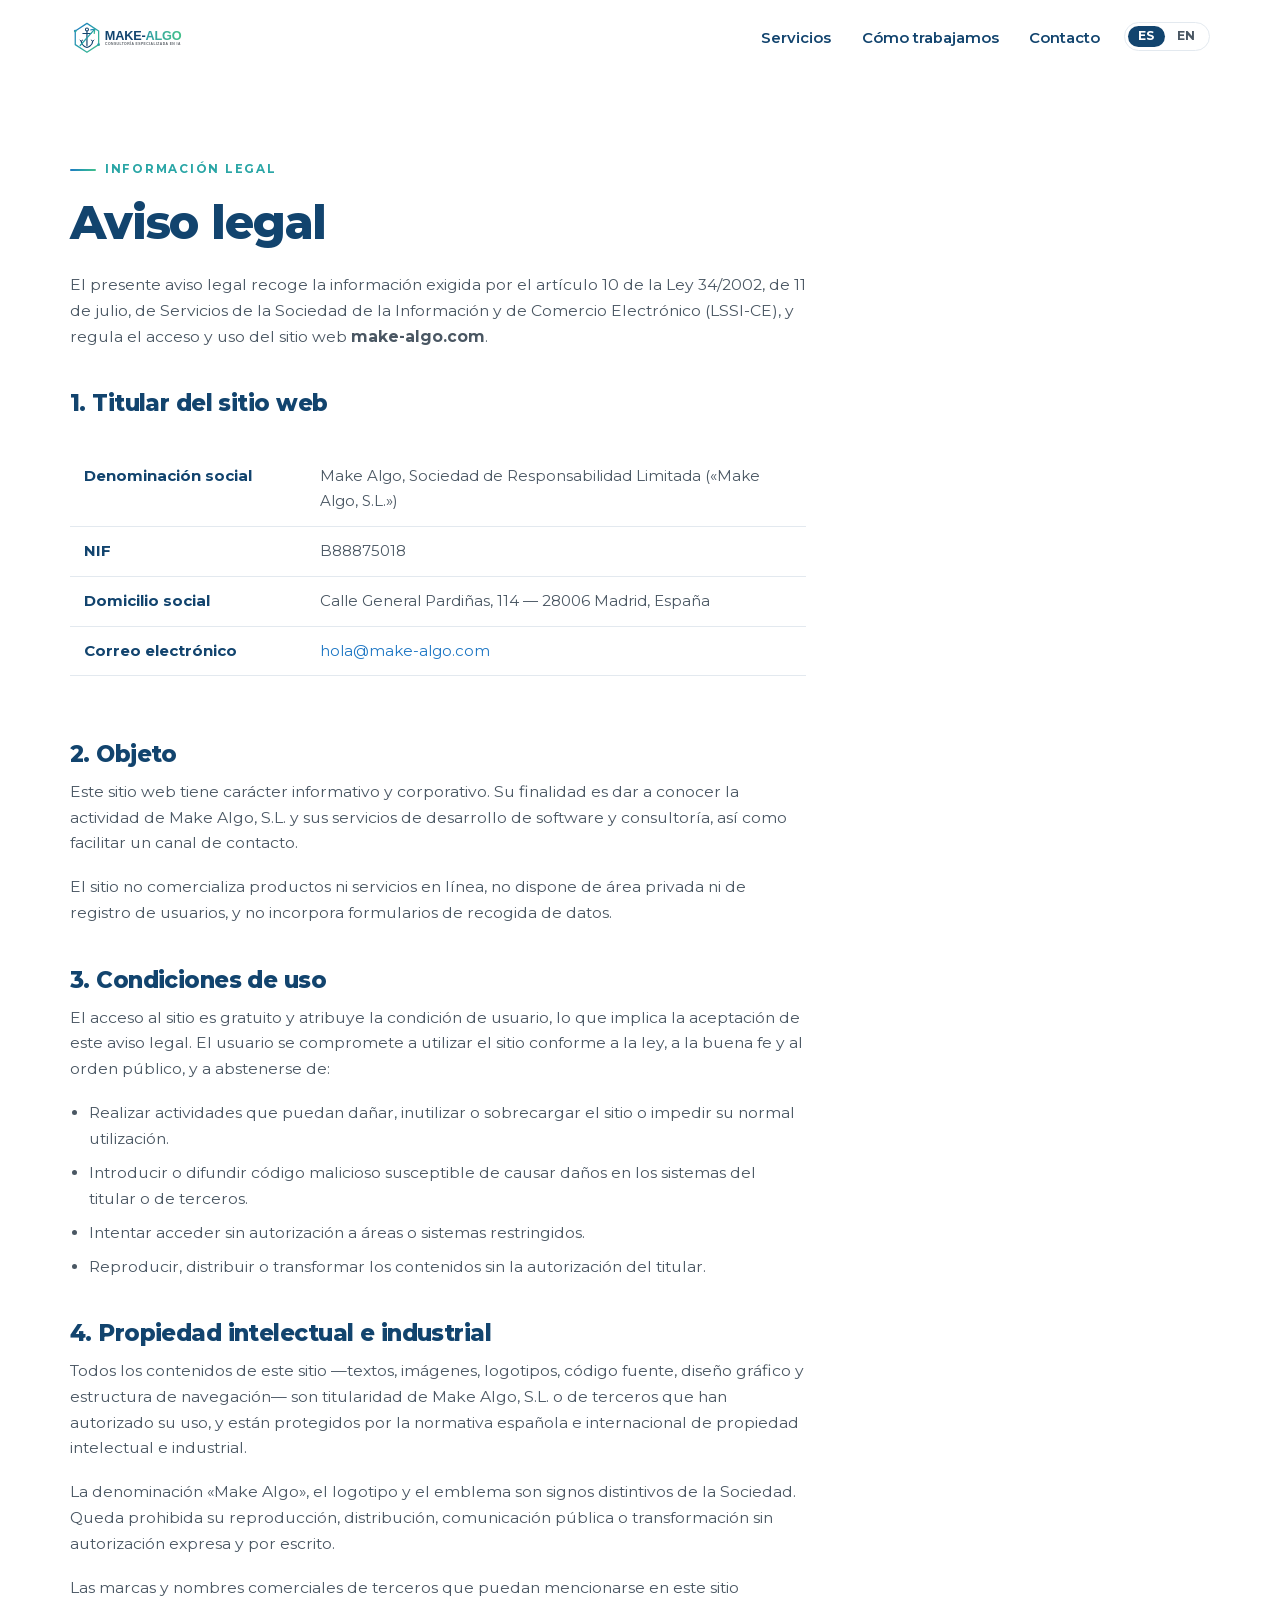
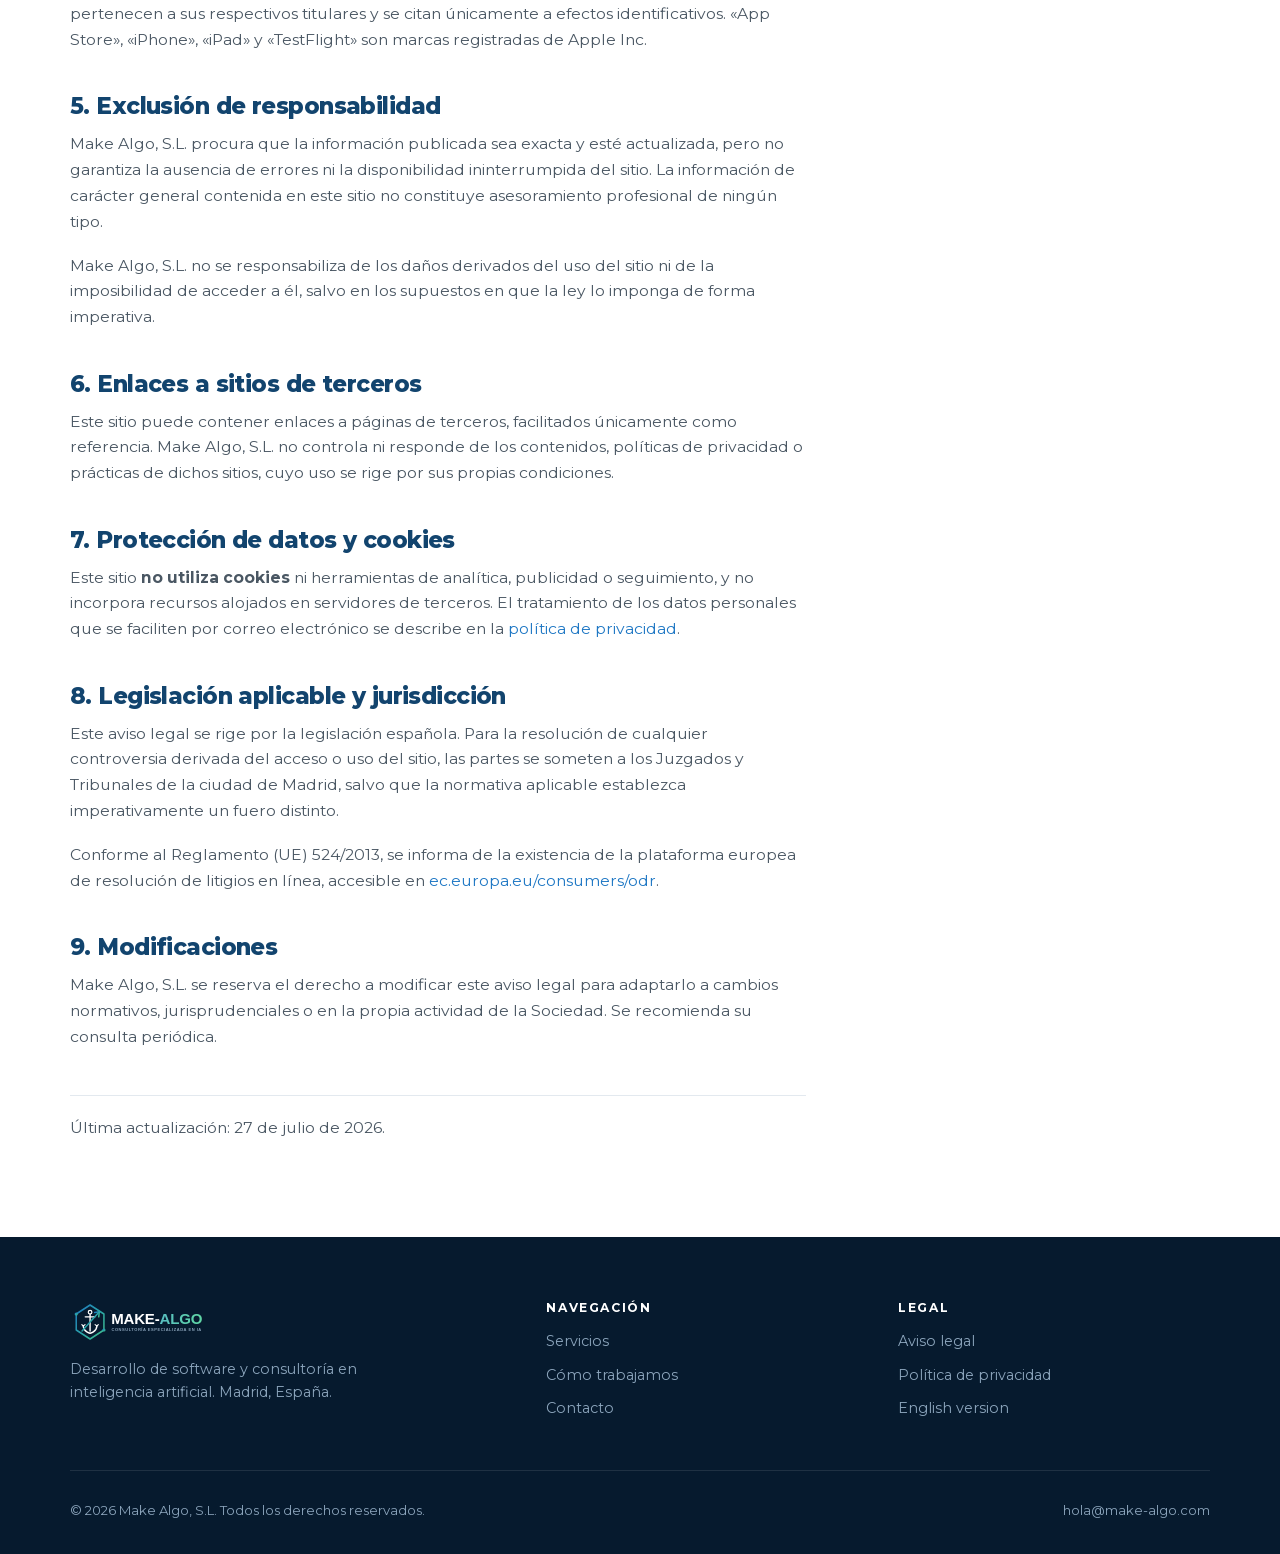
==== aviso-legal.html @ 963da836 "feat(odoo): widget de conciliación OCA y Stripe de serie en el deploy (#33) * feat(web): sitio corpo" ====
<!DOCTYPE html>
<html lang="es">
<head>
<meta charset="utf-8">
<meta name="viewport" content="width=device-width, initial-scale=1">
<title>Aviso legal — Make Algo, S.L.</title>
<meta name="description" content="Información legal de Make Algo, S.L. conforme al artículo 10 de la Ley 34/2002 de Servicios de la Sociedad de la Información y de Comercio Electrónico (LSSI-CE).">
<meta name="robots" content="index, follow">
<link rel="alternate" hreflang="es" href="aviso-legal.html">
<link rel="alternate" hreflang="en" href="en/legal-notice.html">
<link rel="icon" type="image/svg+xml" href="assets/img/logo-mark.svg">
<link rel="icon" type="image/png" href="assets/img/logo-mark.png">
<link rel="stylesheet" href="assets/css/style.css">
</head>
<body>

<a class="skip" href="#main">Saltar al contenido principal</a>

<header class="nav">
  <div class="nav__inner">
    <a class="nav__brand" href="./" aria-label="Make Algo, S.L. — inicio">
      <img src="assets/img/logo.svg" alt="Make Algo, S.L." width="168" height="34">
    </a>
    <nav aria-label="Principal">
      <ul class="nav__links" id="nav-links">
        <li><a href="./#servicios">Servicios</a></li>
        <li><a href="./#proceso">Cómo trabajamos</a></li>
        <li><a href="./#contacto">Contacto</a></li>
      </ul>
    </nav>
    <div class="lang" role="group" aria-label="Idioma">
      <a href="aviso-legal.html" aria-current="true" hreflang="es">ES</a>
      <a href="en/legal-notice.html" hreflang="en">EN</a>
    </div>
    <button class="nav__toggle" type="button" aria-label="Abrir el menú" aria-expanded="false" aria-controls="nav-links">
      <span></span>
    </button>
  </div>
</header>

<main id="main" class="legal">
  <div class="wrap">
    <p class="eyebrow">Información legal</p>
    <h1 style="font-size:clamp(2rem,4.5vw,2.9rem);">Aviso legal</h1>

    <div class="legal__body">
      <p>
        El presente aviso legal recoge la información exigida por el artículo 10 de la
        Ley 34/2002, de 11 de julio, de Servicios de la Sociedad de la Información y de
        Comercio Electrónico (LSSI-CE), y regula el acceso y uso del sitio web
        <strong>make-algo.com</strong>.
      </p>

      <h2>1. Titular del sitio web</h2>

      <div class="table-scroll">
        <table class="legal__table">
          <tbody>
            <tr><th>Denominación social</th><td>Make Algo, Sociedad de Responsabilidad Limitada («Make Algo, S.L.»)</td></tr>
            <tr><th>NIF</th><td>B88875018</td></tr>
            <tr><th>Domicilio social</th><td>Calle General Pardiñas, 114 — 28006 Madrid, España</td></tr>
            <tr><th>Correo electrónico</th><td><a href="mailto:hola@make-algo.com">hola@make-algo.com</a></td></tr>
          </tbody>
        </table>
      </div>

      <h2>2. Objeto</h2>
      <p>
        Este sitio web tiene carácter informativo y corporativo. Su finalidad es dar a
        conocer la actividad de Make Algo, S.L. y sus servicios de desarrollo de software
        y consultoría, así como facilitar un canal de contacto.
      </p>
      <p>
        El sitio no comercializa productos ni servicios en línea, no dispone de área
        privada ni de registro de usuarios, y no incorpora formularios de recogida de
        datos.
      </p>

      <h2>3. Condiciones de uso</h2>
      <p>
        El acceso al sitio es gratuito y atribuye la condición de usuario, lo que implica
        la aceptación de este aviso legal. El usuario se compromete a utilizar el sitio
        conforme a la ley, a la buena fe y al orden público, y a abstenerse de:
      </p>
      <ul>
        <li>Realizar actividades que puedan dañar, inutilizar o sobrecargar el sitio o impedir su normal utilización.</li>
        <li>Introducir o difundir código malicioso susceptible de causar daños en los sistemas del titular o de terceros.</li>
        <li>Intentar acceder sin autorización a áreas o sistemas restringidos.</li>
        <li>Reproducir, distribuir o transformar los contenidos sin la autorización del titular.</li>
      </ul>

      <h2>4. Propiedad intelectual e industrial</h2>
      <p>
        Todos los contenidos de este sitio —textos, imágenes, logotipos, código fuente,
        diseño gráfico y estructura de navegación— son titularidad de Make Algo, S.L. o
        de terceros que han autorizado su uso, y están protegidos por la normativa
        española e internacional de propiedad intelectual e industrial.
      </p>
      <p>
        La denominación «Make Algo», el logotipo y el emblema son signos distintivos de
        la Sociedad. Queda prohibida su reproducción, distribución, comunicación pública
        o transformación sin autorización expresa y por escrito.
      </p>
      <p>
        Las marcas y nombres comerciales de terceros que puedan mencionarse en este sitio
        pertenecen a sus respectivos titulares y se citan únicamente a efectos
        identificativos. «App Store», «iPhone», «iPad» y «TestFlight» son marcas
        registradas de Apple Inc.
      </p>

      <h2>5. Exclusión de responsabilidad</h2>
      <p>
        Make Algo, S.L. procura que la información publicada sea exacta y esté
        actualizada, pero no garantiza la ausencia de errores ni la disponibilidad
        ininterrumpida del sitio. La información de carácter general contenida en este
        sitio no constituye asesoramiento profesional de ningún tipo.
      </p>
      <p>
        Make Algo, S.L. no se responsabiliza de los daños derivados del uso del sitio ni
        de la imposibilidad de acceder a él, salvo en los supuestos en que la ley lo
        imponga de forma imperativa.
      </p>

      <h2>6. Enlaces a sitios de terceros</h2>
      <p>
        Este sitio puede contener enlaces a páginas de terceros, facilitados únicamente
        como referencia. Make Algo, S.L. no controla ni responde de los contenidos,
        políticas de privacidad o prácticas de dichos sitios, cuyo uso se rige por sus
        propias condiciones.
      </p>

      <h2>7. Protección de datos y cookies</h2>
      <p>
        Este sitio <strong>no utiliza cookies</strong> ni herramientas de analítica,
        publicidad o seguimiento, y no incorpora recursos alojados en servidores de
        terceros. El tratamiento de los datos personales que se faciliten por correo
        electrónico se describe en la
        <a href="privacidad.html">política de privacidad</a>.
      </p>

      <h2>8. Legislación aplicable y jurisdicción</h2>
      <p>
        Este aviso legal se rige por la legislación española. Para la resolución de
        cualquier controversia derivada del acceso o uso del sitio, las partes se someten
        a los Juzgados y Tribunales de la ciudad de Madrid, salvo que la normativa
        aplicable establezca imperativamente un fuero distinto.
      </p>
      <p>
        Conforme al Reglamento (UE) 524/2013, se informa de la existencia de la plataforma
        europea de resolución de litigios en línea, accesible en
        <a href="https://ec.europa.eu/consumers/odr" target="_blank" rel="noopener">ec.europa.eu/consumers/odr</a>.
      </p>

      <h2>9. Modificaciones</h2>
      <p>
        Make Algo, S.L. se reserva el derecho a modificar este aviso legal para adaptarlo
        a cambios normativos, jurisprudenciales o en la propia actividad de la Sociedad.
        Se recomienda su consulta periódica.
      </p>

      <p class="legal__updated">Última actualización: 27 de julio de 2026.</p>
    </div>
  </div>
</main>

<footer class="footer">
  <div class="wrap">
    <div class="footer__top">
      <div class="footer__brand">
        <img class="footer__logo" src="assets/img/logo-inverse.svg" alt="Make Algo, S.L." width="197" height="40">
        <p class="footer__blurb">
          Desarrollo de software y consultoría en inteligencia artificial.
          Madrid, España.
        </p>
      </div>
      <div>
        <h4>Navegación</h4>
        <ul>
          <li><a href="./#servicios">Servicios</a></li>
          <li><a href="./#proceso">Cómo trabajamos</a></li>
          <li><a href="./#contacto">Contacto</a></li>
        </ul>
      </div>
      <div>
        <h4>Legal</h4>
        <ul>
          <li><a href="aviso-legal.html">Aviso legal</a></li>
          <li><a href="privacidad.html">Política de privacidad</a></li>
          <li><a href="en/">English version</a></li>
        </ul>
      </div>
    </div>
    <div class="footer__bottom">
      <span>© <span id="year">2026</span> Make Algo, S.L. Todos los derechos reservados.</span>
      <span><a href="mailto:hola@make-algo.com">hola@make-algo.com</a></span>
    </div>
  </div>
</footer>

<script src="assets/js/main.js" defer></script>
<script>document.getElementById('year').textContent = new Date().getFullYear();</script>
</body>
</html>
---- assets/css/style.css ----
/* ==========================================================================
   Make Algo, S.L. — hoja de estilos del sitio corporativo
   Paleta y tipografía según brand/README.md
   ========================================================================== */

@font-face {
  font-family: 'Montserrat';
  font-style: normal;
  font-weight: 400 800;
  font-display: swap;
  src: url('../fonts/montserrat-latin.woff2') format('woff2');
  unicode-range: U+0000-00FF, U+0131, U+0152-0153, U+02BB-02BC, U+02C6, U+02DA,
    U+02DC, U+0304, U+0308, U+0329, U+2000-206F, U+20AC, U+2122, U+2191, U+2193,
    U+2212, U+2215, U+FEFF, U+FFFD;
}

@font-face {
  font-family: 'Montserrat';
  font-style: normal;
  font-weight: 400 800;
  font-display: swap;
  src: url('../fonts/montserrat-latin-ext.woff2') format('woff2');
  unicode-range: U+0100-02BA, U+02BD-02C5, U+02C7-02CC, U+02CE-02D7, U+02DD-02FF,
    U+0304, U+0308, U+0329, U+1D00-1DBF, U+1E00-1E9F, U+1EF2-1EFF, U+2020,
    U+20A0-20AB, U+20AD-20C0, U+2113, U+2C60-2C7F, U+A720-A7FF;
}

:root {
  --navy: #12446e;
  --navy-deep: #0a2947;
  --navy-ink: #061a2e;
  --blue: #1e77c4;
  --teal: #2aa6a6;
  --green: #43c08a;
  --grey: #565c63;

  --ink: #0f1b26;
  --ink-soft: #4a5763;
  --line: #e3e9ef;
  --mist: #f4f7fa;
  --paper: #ffffff;

  --gradient: linear-gradient(120deg, var(--blue) 0%, var(--teal) 55%, var(--green) 100%);
  --radius: 18px;
  --radius-lg: 28px;
  --shadow-sm: 0 1px 2px rgba(10, 41, 71, 0.06), 0 4px 12px rgba(10, 41, 71, 0.05);
  --shadow-md: 0 2px 4px rgba(10, 41, 71, 0.06), 0 18px 40px rgba(10, 41, 71, 0.1);
  --shadow-lg: 0 30px 70px rgba(10, 41, 71, 0.16);
  --wrap: 1140px;
  --nav-h: 74px;
}

/* ---------- Reset ---------- */
*,
*::before,
*::after { box-sizing: border-box; }

html {
  -webkit-text-size-adjust: 100%;
  scroll-behavior: smooth;
  scroll-padding-top: calc(var(--nav-h) + 16px);
}

body {
  margin: 0;
  font-family: 'Montserrat', -apple-system, BlinkMacSystemFont, 'Segoe UI', Roboto, Arial, sans-serif;
  font-weight: 400;
  font-size: 17px;
  line-height: 1.65;
  color: var(--ink);
  background: var(--paper);
  -webkit-font-smoothing: antialiased;
  -moz-osx-font-smoothing: grayscale;
  overflow-x: hidden;
}

img, svg { max-width: 100%; display: block; }
a { color: var(--blue); text-decoration: none; }
a:hover { text-decoration: underline; }

h1, h2, h3, h4 {
  font-weight: 800;
  line-height: 1.12;
  letter-spacing: -0.025em;
  margin: 0 0 0.5em;
  color: var(--navy);
}

h1 { font-size: clamp(2.4rem, 6.2vw, 4.05rem); }
h2 { font-size: clamp(1.85rem, 4vw, 2.75rem); }
h3 { font-size: 1.2rem; letter-spacing: -0.015em; }
p { margin: 0 0 1.15em; }
p:last-child { margin-bottom: 0; }

:focus-visible {
  outline: 3px solid var(--teal);
  outline-offset: 3px;
  border-radius: 6px;
}

/* ---------- Layout ---------- */
.wrap {
  width: min(100% - 2.5rem, var(--wrap));
  margin-inline: auto;
}

section { position: relative; }

.section {
  padding: clamp(4.5rem, 9vw, 7.5rem) 0;
}

.section--mist { background: var(--mist); }

.skip {
  position: absolute;
  left: -9999px;
  top: 0;
  background: var(--navy);
  color: #fff;
  padding: 0.8rem 1.2rem;
  z-index: 999;
  border-radius: 0 0 10px 0;
}
.skip:focus { left: 0; }

/* ---------- Section headers ---------- */
.eyebrow {
  display: inline-flex;
  align-items: center;
  gap: 0.55rem;
  font-size: 0.735rem;
  font-weight: 700;
  letter-spacing: 0.15em;
  text-transform: uppercase;
  color: var(--teal);
  margin-bottom: 1.1rem;
}

.eyebrow::before {
  content: '';
  width: 26px;
  height: 2px;
  border-radius: 2px;
  background: var(--gradient);
}

.section-head {
  max-width: 46rem;
  margin-bottom: clamp(2.5rem, 5vw, 3.75rem);
}

.section-head p {
  font-size: 1.09rem;
  color: var(--ink-soft);
}

.grad-text {
  background: var(--gradient);
  -webkit-background-clip: text;
  background-clip: text;
  color: transparent;
}

/* ---------- Navigation ---------- */
.nav {
  position: sticky;
  top: 0;
  z-index: 100;
  height: var(--nav-h);
  display: flex;
  align-items: center;
  background: rgba(255, 255, 255, 0.82);
  backdrop-filter: saturate(180%) blur(14px);
  -webkit-backdrop-filter: saturate(180%) blur(14px);
  border-bottom: 1px solid transparent;
  transition: border-color 0.25s ease, box-shadow 0.25s ease;
}

.nav.is-stuck {
  border-bottom-color: var(--line);
  box-shadow: 0 6px 24px rgba(10, 41, 71, 0.06);
}

.nav__inner {
  display: flex;
  align-items: center;
  gap: 1.5rem;
  width: min(100% - 2.5rem, var(--wrap));
  margin-inline: auto;
}

.nav__brand { display: flex; align-items: center; margin-right: auto; }
.nav__brand:hover { text-decoration: none; }
.nav__brand img { height: 34px; width: auto; }

.nav__links {
  display: flex;
  align-items: center;
  gap: 1.9rem;
  list-style: none;
  margin: 0;
  padding: 0;
}

.nav__links a {
  font-size: 0.93rem;
  font-weight: 600;
  color: var(--navy);
  position: relative;
  padding: 0.3rem 0;
}
.nav__links a:hover { text-decoration: none; color: var(--blue); }

.nav__links a::after {
  content: '';
  position: absolute;
  left: 0;
  bottom: 0;
  width: 0;
  height: 2px;
  border-radius: 2px;
  background: var(--gradient);
  transition: width 0.28s ease;
}
.nav__links a:hover::after { width: 100%; }

.lang {
  display: inline-flex;
  align-items: center;
  border: 1px solid var(--line);
  border-radius: 999px;
  padding: 3px;
  background: #fff;
  gap: 2px;
}

.lang a {
  font-size: 0.76rem;
  font-weight: 700;
  letter-spacing: 0.05em;
  color: var(--ink-soft);
  padding: 0.28rem 0.62rem;
  border-radius: 999px;
  line-height: 1;
}
.lang a:hover { text-decoration: none; color: var(--navy); }

.lang a[aria-current='true'] {
  background: var(--navy);
  color: #fff;
}

.nav__toggle {
  display: none;
  background: none;
  border: 1px solid var(--line);
  border-radius: 10px;
  width: 42px;
  height: 38px;
  cursor: pointer;
  padding: 0;
  align-items: center;
  justify-content: center;
}
.nav__toggle span {
  display: block;
  width: 18px;
  height: 2px;
  background: var(--navy);
  border-radius: 2px;
  position: relative;
}
.nav__toggle span::before,
.nav__toggle span::after {
  content: '';
  position: absolute;
  left: 0;
  width: 18px;
  height: 2px;
  background: var(--navy);
  border-radius: 2px;
}
.nav__toggle span::before { top: -6px; }
.nav__toggle span::after { top: 6px; }

/* ---------- Buttons ---------- */
.btn {
  display: inline-flex;
  align-items: center;
  justify-content: center;
  gap: 0.55rem;
  font-family: inherit;
  font-size: 0.95rem;
  font-weight: 700;
  letter-spacing: -0.005em;
  padding: 0.92rem 1.7rem;
  border-radius: 999px;
  border: 1px solid transparent;
  cursor: pointer;
  transition: transform 0.2s ease, box-shadow 0.2s ease, background 0.2s ease, color 0.2s ease;
  white-space: nowrap;
}
.btn:hover { text-decoration: none; transform: translateY(-2px); }

.btn--primary {
  background: var(--gradient);
  color: #fff;
  box-shadow: 0 10px 28px rgba(30, 119, 196, 0.32);
}
.btn--primary:hover { box-shadow: 0 16px 36px rgba(30, 119, 196, 0.4); }

.btn--ghost {
  background: rgba(255, 255, 255, 0.7);
  border-color: var(--line);
  color: var(--navy);
}
.btn--ghost:hover { border-color: var(--teal); color: var(--blue); }

.btn--light {
  background: #fff;
  color: var(--navy);
}

/* ---------- Hero ---------- */
.hero {
  position: relative;
  padding: clamp(3.5rem, 8vw, 6.5rem) 0 clamp(4rem, 8vw, 6rem);
  overflow: hidden;
  background: linear-gradient(180deg, #fbfdfe 0%, var(--mist) 100%);
}

.hero__glow {
  position: absolute;
  border-radius: 50%;
  filter: blur(90px);
  opacity: 0.42;
  pointer-events: none;
  will-change: transform;
}
.hero__glow--a {
  width: 46vw; height: 46vw;
  max-width: 620px; max-height: 620px;
  top: -14%; right: -8%;
  background: radial-gradient(circle, var(--teal) 0%, rgba(42, 166, 166, 0) 68%);
  animation: drift 22s ease-in-out infinite alternate;
}
.hero__glow--b {
  width: 38vw; height: 38vw;
  max-width: 500px; max-height: 500px;
  bottom: -18%; left: -10%;
  background: radial-gradient(circle, var(--blue) 0%, rgba(30, 119, 196, 0) 68%);
  animation: drift 26s ease-in-out infinite alternate-reverse;
}
.hero__glow--c {
  width: 26vw; height: 26vw;
  max-width: 340px; max-height: 340px;
  top: 42%; left: 46%;
  background: radial-gradient(circle, var(--green) 0%, rgba(67, 192, 138, 0) 70%);
  opacity: 0.3;
  animation: drift 30s ease-in-out infinite alternate;
}

@keyframes drift {
  from { transform: translate3d(0, 0, 0) scale(1); }
  to   { transform: translate3d(-40px, 34px, 0) scale(1.14); }
}

.hero__inner { position: relative; z-index: 1; }

.hero__badge {
  display: inline-flex;
  align-items: center;
  gap: 0.6rem;
  background: rgba(255, 255, 255, 0.85);
  border: 1px solid var(--line);
  border-radius: 999px;
  padding: 0.42rem 1rem 0.42rem 0.5rem;
  font-size: 0.79rem;
  font-weight: 600;
  color: var(--ink-soft);
  box-shadow: var(--shadow-sm);
  margin-bottom: 1.8rem;
}

.hero__badge b {
  background: var(--gradient);
  color: #fff;
  font-weight: 700;
  font-size: 0.7rem;
  letter-spacing: 0.06em;
  text-transform: uppercase;
  padding: 0.22rem 0.62rem;
  border-radius: 999px;
}

.hero h1 { max-width: 15ch; margin-bottom: 0.55em; }

.hero__lead {
  font-size: clamp(1.06rem, 2vw, 1.28rem);
  color: var(--ink-soft);
  max-width: 40rem;
  margin-bottom: 2.3rem;
}

.hero__cta {
  display: flex;
  flex-wrap: wrap;
  gap: 0.85rem;
}

/* ---------- Cards ---------- */
.grid {
  display: grid;
  gap: 1.4rem;
}
.grid--3 { grid-template-columns: repeat(auto-fit, minmax(280px, 1fr)); }

.card {
  position: relative;
  background: var(--paper);
  border: 1px solid var(--line);
  border-radius: var(--radius-lg);
  padding: 2.1rem 1.9rem;
  transition: transform 0.28s ease, box-shadow 0.28s ease, border-color 0.28s ease;
  overflow: hidden;
}

.card::before {
  content: '';
  position: absolute;
  inset: 0 0 auto 0;
  height: 3px;
  background: var(--gradient);
  transform: scaleX(0);
  transform-origin: left;
  transition: transform 0.35s ease;
}

.card:hover {
  transform: translateY(-5px);
  box-shadow: var(--shadow-md);
  border-color: transparent;
}
.card:hover::before { transform: scaleX(1); }

.card__icon {
  width: 50px;
  height: 50px;
  border-radius: 14px;
  background: var(--gradient);
  display: flex;
  align-items: center;
  justify-content: center;
  margin-bottom: 1.4rem;
  box-shadow: 0 8px 20px rgba(42, 166, 166, 0.28);
}
.card__icon svg { width: 24px; height: 24px; stroke: #fff; fill: none; stroke-width: 2; }

.card p {
  color: var(--ink-soft);
  font-size: 0.97rem;
  margin-bottom: 1.1rem;
}

.tags {
  display: flex;
  flex-wrap: wrap;
  gap: 0.45rem;
  list-style: none;
  margin: 0;
  padding: 0;
}

.tags li {
  font-size: 0.755rem;
  font-weight: 600;
  color: var(--navy);
  background: var(--mist);
  border: 1px solid var(--line);
  border-radius: 999px;
  padding: 0.25rem 0.7rem;
}

/* ---------- Proceso ---------- */
.steps {
  display: grid;
  grid-template-columns: repeat(auto-fit, minmax(230px, 1fr));
  gap: 1.6rem;
  counter-reset: step;
}

.step { position: relative; padding-top: 2.9rem; }

.step::before {
  counter-increment: step;
  content: '0' counter(step);
  position: absolute;
  top: 0;
  left: 0;
  font-size: 1.55rem;
  font-weight: 800;
  letter-spacing: -0.03em;
  background: var(--gradient);
  -webkit-background-clip: text;
  background-clip: text;
  color: transparent;
}

.step::after {
  content: '';
  position: absolute;
  top: 1.05rem;
  left: 3.1rem;
  right: -0.8rem;
  height: 1px;
  background: linear-gradient(90deg, rgba(42, 166, 166, 0.45), rgba(42, 166, 166, 0));
}
.step:last-child::after { display: none; }

.step h3 { font-size: 1.06rem; margin-bottom: 0.4rem; }
.step p { font-size: 0.93rem; color: var(--ink-soft); margin: 0; }

/* ---------- Contacto ---------- */
.contact {
  display: grid;
  grid-template-columns: 1.15fr 1fr;
  gap: clamp(2rem, 5vw, 4rem);
  align-items: center;
}

.contact__box {
  background: var(--paper);
  border: 1px solid var(--line);
  border-radius: var(--radius-lg);
  padding: 2.2rem;
  box-shadow: var(--shadow-md);
}

.contact__row {
  display: flex;
  gap: 1rem;
  align-items: flex-start;
  padding: 1rem 0;
  border-bottom: 1px solid var(--line);
}
.contact__row:last-child { border-bottom: 0; padding-bottom: 0; }
.contact__row:first-child { padding-top: 0; }

.contact__ico {
  flex: 0 0 38px;
  width: 38px; height: 38px;
  border-radius: 11px;
  background: var(--mist);
  display: flex;
  align-items: center;
  justify-content: center;
}
.contact__ico svg { width: 17px; height: 17px; stroke: var(--blue); fill: none; stroke-width: 2; }

.contact__k {
  font-size: 0.73rem;
  font-weight: 700;
  letter-spacing: 0.1em;
  text-transform: uppercase;
  color: var(--ink-soft);
}
.contact__v { font-weight: 600; color: var(--navy); font-size: 0.99rem; }
.contact__v a { color: var(--navy); }

/* ---------- Footer ---------- */
.footer {
  background: var(--navy-ink);
  color: #8ba4bb;
  padding: 4rem 0 2rem;
  font-size: 0.9rem;
}

.footer__top {
  display: grid;
  grid-template-columns: 1.4fr 1fr 1fr;
  gap: 2.5rem;
  padding-bottom: 2.5rem;
  border-bottom: 1px solid rgba(255, 255, 255, 0.1);
}

.footer__logo { height: 40px; width: auto; margin-bottom: 1.1rem; }
.footer__blurb { max-width: 30ch; line-height: 1.6; }

.footer h4 {
  color: #fff;
  font-size: 0.76rem;
  font-weight: 700;
  letter-spacing: 0.13em;
  text-transform: uppercase;
  margin: 0 0 1rem;
}

.footer ul { list-style: none; margin: 0; padding: 0; }
.footer li { margin-bottom: 0.6rem; }
.footer a { color: #8ba4bb; }
.footer a:hover { color: #fff; }

.footer__bottom {
  padding-top: 1.8rem;
  display: flex;
  flex-wrap: wrap;
  gap: 1rem;
  justify-content: space-between;
  font-size: 0.82rem;
}

/* ---------- Páginas legales ---------- */
.legal {
  padding: clamp(3rem, 6vw, 5rem) 0 clamp(4rem, 8vw, 6rem);
}

.legal__body {
  max-width: 46rem;
}

.legal__body h2 {
  font-size: 1.42rem;
  margin-top: 2.6rem;
}
.legal__body h3 { font-size: 1.05rem; margin-top: 1.8rem; }

.legal__body p,
.legal__body li { color: var(--ink-soft); font-size: 0.98rem; }

.legal__body ul { padding-left: 1.2rem; }
.legal__body li { margin-bottom: 0.5rem; }

.legal__table {
  width: 100%;
  border-collapse: collapse;
  margin: 1.5rem 0;
  font-size: 0.94rem;
}
.legal__table th,
.legal__table td {
  text-align: left;
  padding: 0.75rem 0.9rem;
  border-bottom: 1px solid var(--line);
  vertical-align: top;
}
.legal__table th {
  width: 32%;
  color: var(--navy);
  font-weight: 700;
}
.legal__table td { color: var(--ink-soft); }

.legal__updated {
  margin-top: 2.8rem;
  font-size: 0.85rem;
  color: var(--ink-soft);
  padding-top: 1.2rem;
  border-top: 1px solid var(--line);
}

.table-scroll { overflow-x: auto; }

/* ---------- Reveal on scroll ---------- */
.reveal {
  opacity: 0;
  transform: translateY(22px);
  transition: opacity 0.65s cubic-bezier(0.2, 0.7, 0.3, 1),
              transform 0.65s cubic-bezier(0.2, 0.7, 0.3, 1);
}
.reveal.is-visible { opacity: 1; transform: none; }

/* ---------- Responsive ---------- */
@media (max-width: 900px) {
  .contact { grid-template-columns: 1fr; }
  .footer__top { grid-template-columns: 1fr 1fr; }
  .footer__brand { grid-column: 1 / -1; }
}

@media (max-width: 760px) {
  body { font-size: 16px; }

  .nav__toggle { display: flex; }

  .nav__links {
    position: fixed;
    inset: var(--nav-h) 0 auto 0;
    flex-direction: column;
    align-items: stretch;
    gap: 0;
    background: rgba(255, 255, 255, 0.97);
    backdrop-filter: blur(14px);
    -webkit-backdrop-filter: blur(14px);
    border-bottom: 1px solid var(--line);
    padding: 0.5rem 1.25rem 1.25rem;
    box-shadow: var(--shadow-md);
    display: none;
  }
  .nav__links.is-open { display: flex; }
  .nav__links a { padding: 0.85rem 0; border-bottom: 1px solid var(--line); }
  .nav__links li:last-child a { border-bottom: 0; }
  .nav__links a::after { display: none; }

  .hero__cta .btn { flex: 1 1 100%; }
  .step::after { display: none; }
  .footer__top { grid-template-columns: 1fr; gap: 2rem; }

  .card { padding: 1.75rem 1.5rem; }
  .contact__box { padding: 1.6rem; }
}

@media (prefers-reduced-motion: reduce) {
  html { scroll-behavior: auto; }
  *,
  *::before,
  *::after {
    animation-duration: 0.001ms !important;
    animation-iteration-count: 1 !important;
    transition-duration: 0.001ms !important;
  }
  .reveal { opacity: 1; transform: none; }
}

@media print {
  .nav, .footer, .hero__glow { display: none; }
  body { font-size: 12pt; color: #000; }
}
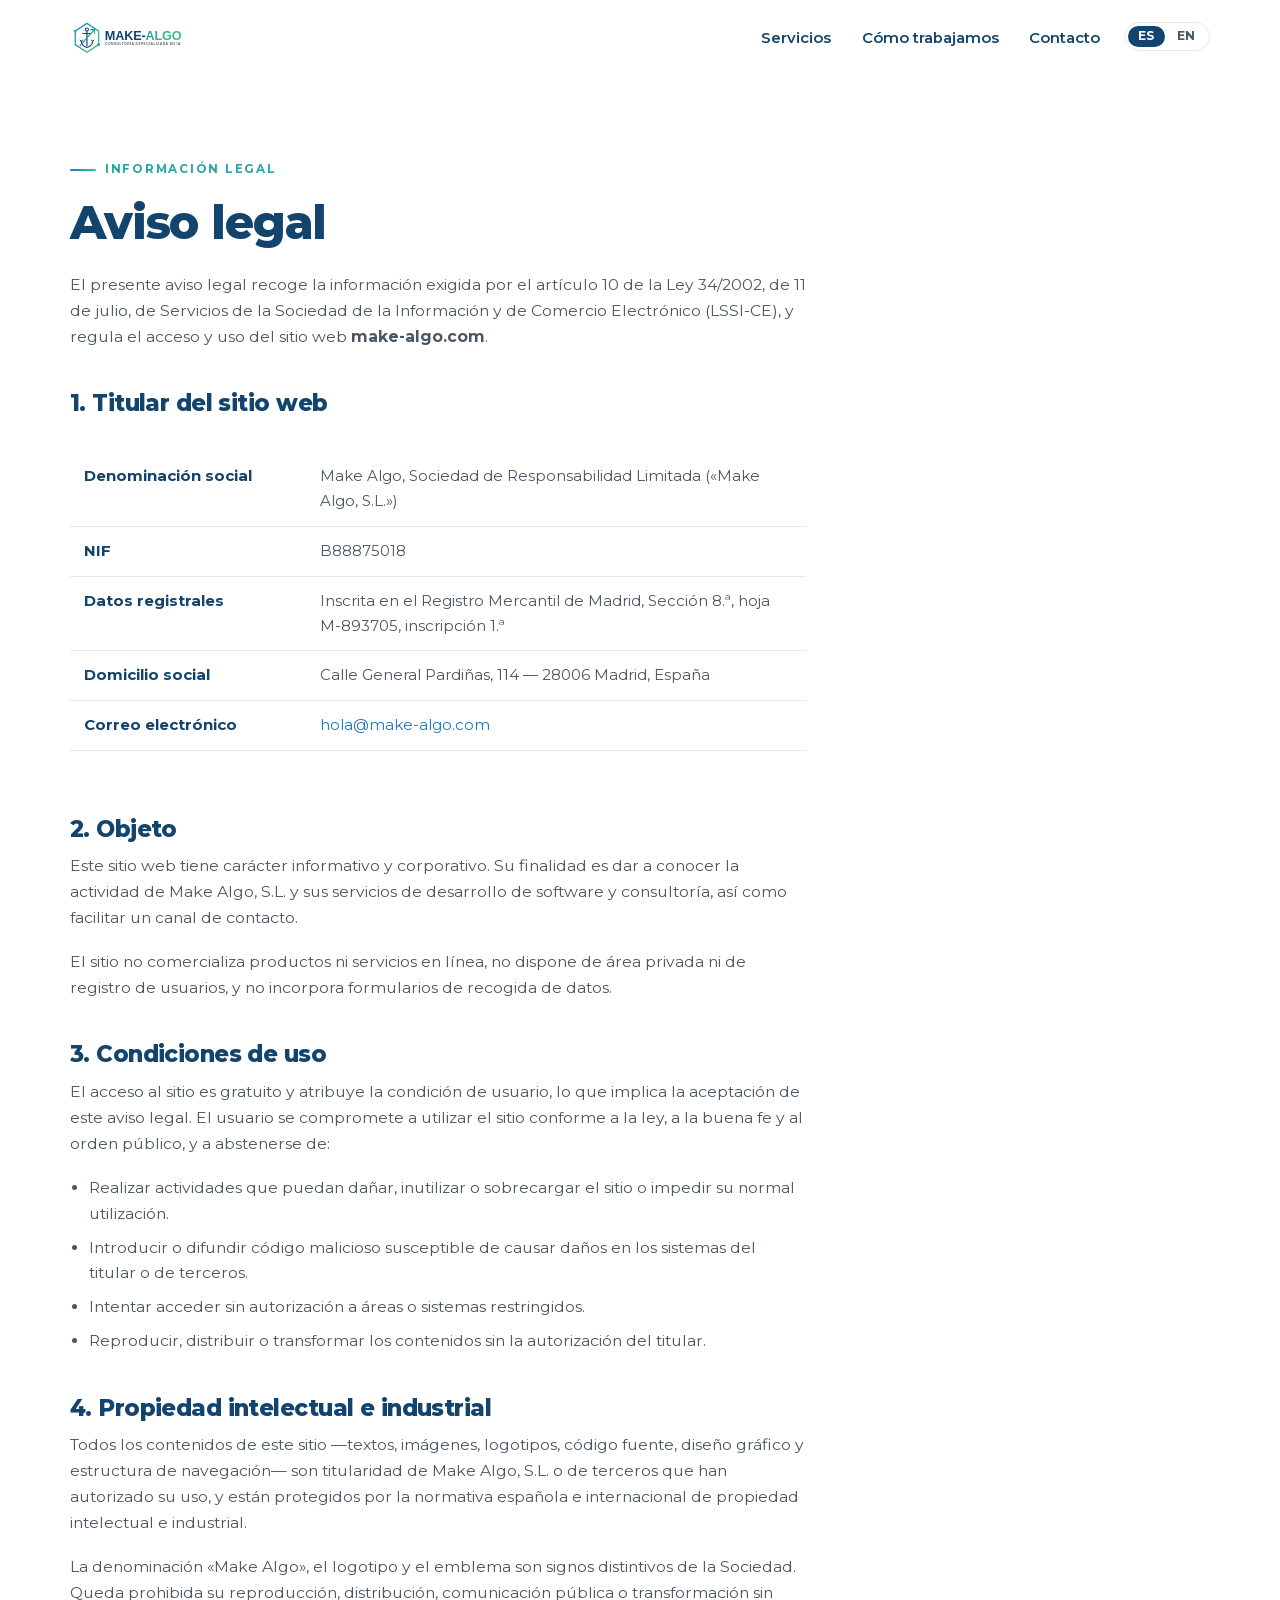
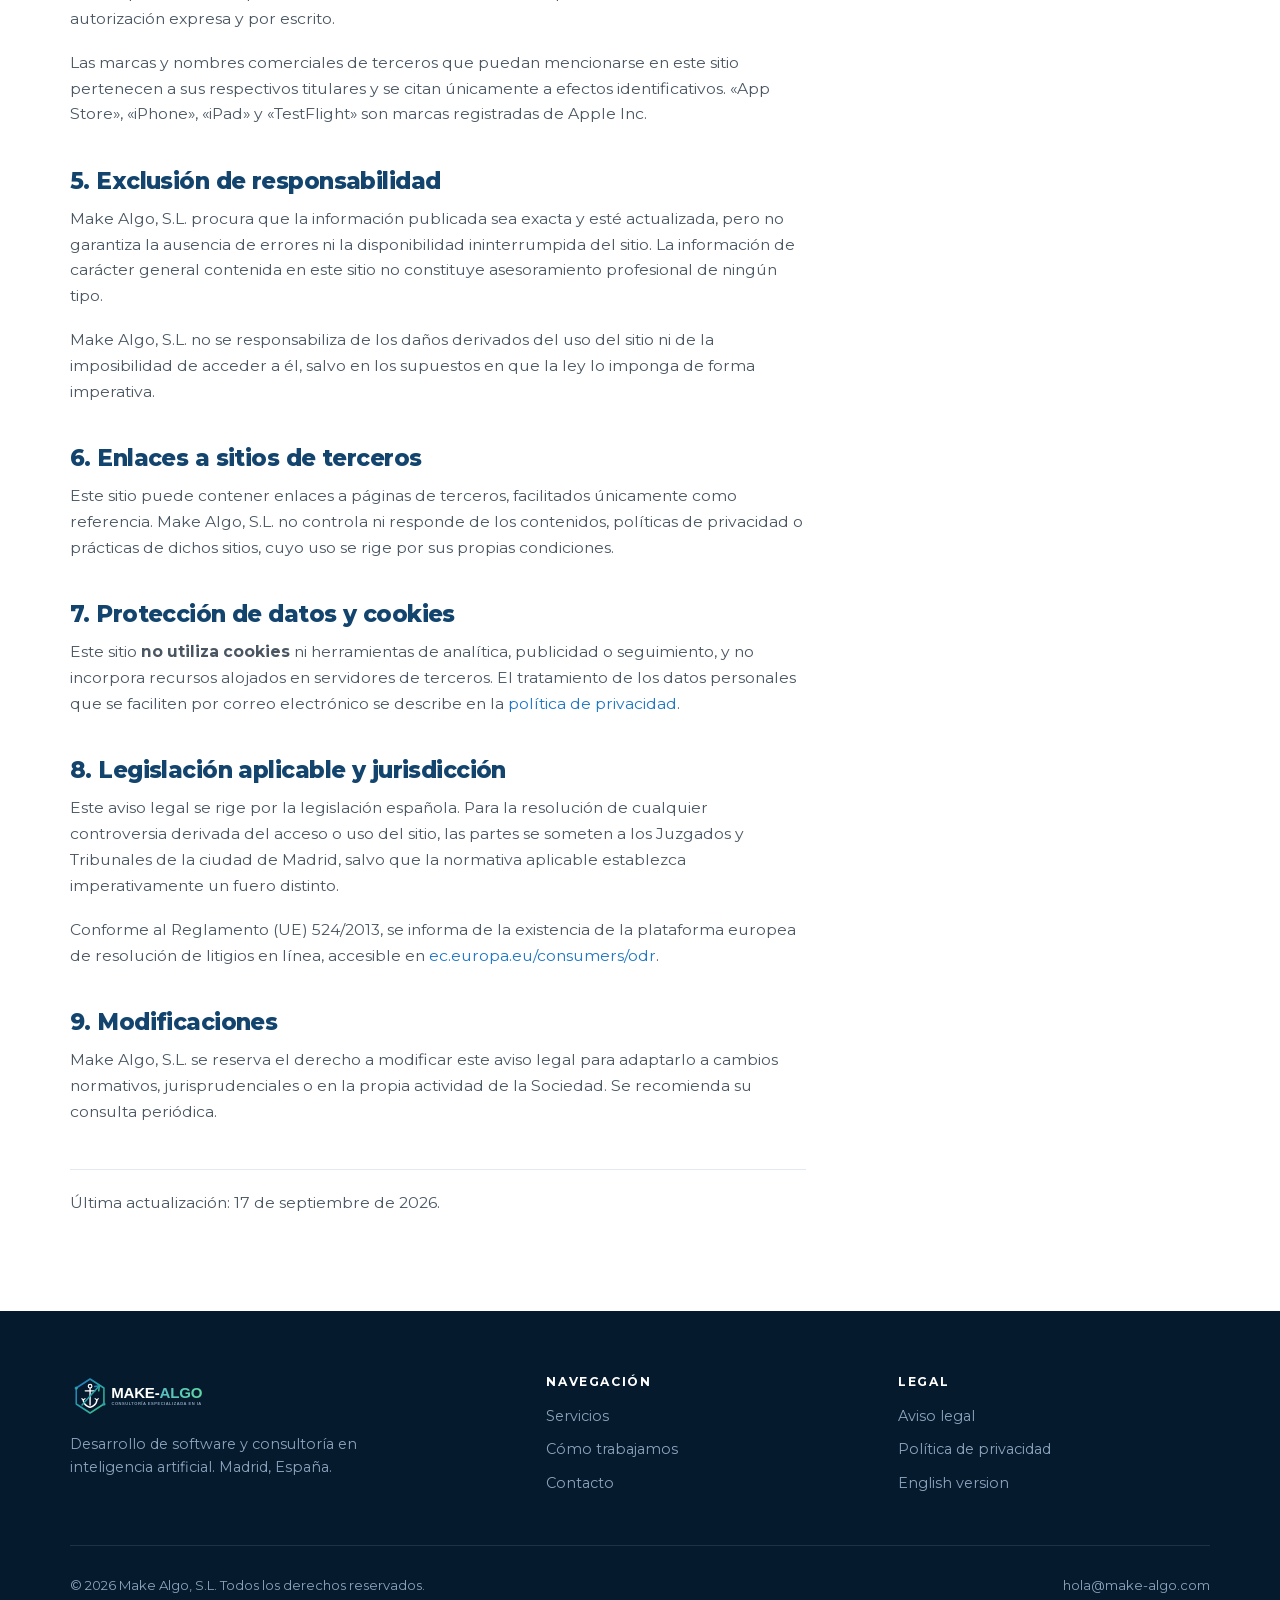
==== commit ba15dc6a: "docs: datos registrales de la Sociedad en la ficha y en el aviso legal Inscripción en el Registro Me" ====
--- a/aviso-legal.html
+++ b/aviso-legal.html
@@ -58,6 +58,7 @@
           <tbody>
             <tr><th>Denominación social</th><td>Make Algo, Sociedad de Responsabilidad Limitada («Make Algo, S.L.»)</td></tr>
             <tr><th>NIF</th><td>B88875018</td></tr>
+            <tr><th>Datos registrales</th><td>Inscrita en el Registro Mercantil de Madrid, Sección 8.ª, hoja M-893705, inscripción 1.ª</td></tr>
             <tr><th>Domicilio social</th><td>Calle General Pardiñas, 114 — 28006 Madrid, España</td></tr>
             <tr><th>Correo electrónico</th><td><a href="mailto:hola@make-algo.com">hola@make-algo.com</a></td></tr>
           </tbody>
@@ -158,7 +159,7 @@
         Se recomienda su consulta periódica.
       </p>
 
-      <p class="legal__updated">Última actualización: 27 de julio de 2026.</p>
+      <p class="legal__updated">Última actualización: 17 de septiembre de 2026.</p>
     </div>
   </div>
 </main>
